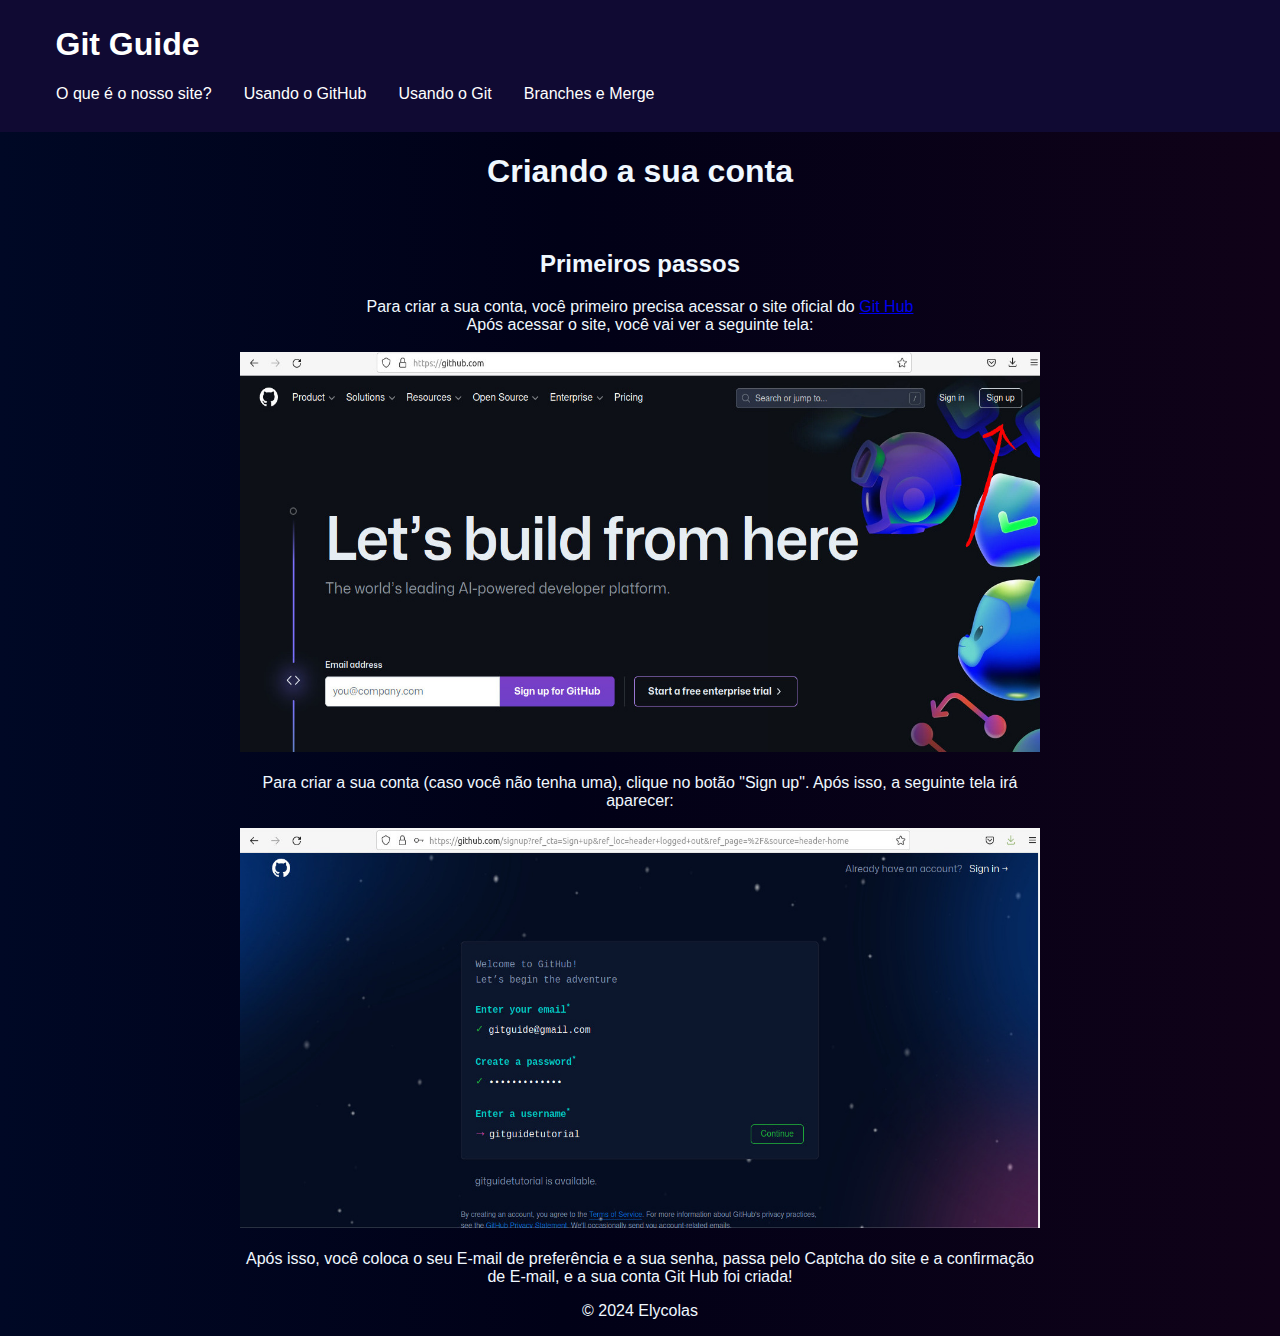
==== 2.html @ 7be3e2b7 "Add files via upload" ====
<!DOCTYPE html>
<html lang="pt-BR">

    <head>
        <meta name="viewpoint" content="width=device-width",initial-scale=1.0>
        <meta charset="utf-8">
        <title>Git Guide</title>
        <link rel="stylesheet" href="styles.css">
    </head>
        <header>
        <div id="guide"><h1>Git Guide</h1>
        </div>
            <nav class="navbar">
              <ul class="nav-links">
                <li><a href="1.html">O que é o nosso site?</a></li>
                <li class="dropdown">
                  <a href="" class="dropbtn">Usando o GitHub</a>
                  <div class="dropdown-content">
                    <a href="2.html">Criando a conta</a>
                    <a href="4.html">Básico</a>
                    <a href="5.html">Repositórios</a>
                  </div>
                  <li class="dropdown">
                    <a href="" class="dropbtn">Usando o Git</a>
                    <div class="dropdown-content">
                      <a href="3.html">Comandos Básicos</a>
                    </div>
                <li><a href="6.html">Branches e Merge</a></li>
              </ul>
              <div class="burger">
                <div class="line1"></div>
                <div class="line2"></div>
                <div class="line3"></div>
              </div>

            </nav>
        </header>
        <body>
            <h1>Criando a sua conta</h1><br>
            <h2>Primeiros passos</h2>
            <p>Para criar a sua conta, você primeiro precisa acessar o site oficial do <a href="https://github.com/"> Git Hub</p></a>
            <p>Após acessar o site, você vai ver a seguinte tela:</p><br>
            <a> <img src="1.png" alt="Tela inicial" height=400px width=800px ></a><br>
            <br><p>Para criar a sua conta (caso você não tenha uma), clique no botão "Sign up". Após isso, a seguinte tela irá aparecer:</p><br>
            <a> <img src="2.png" alt="Tela de gmail" height=400px width=800px ></a><br>
            <br><p>Após isso, você coloca o seu E-mail de preferência e a sua senha, passa pelo Captcha do site e a confirmação de E-mail, e a sua conta Git Hub foi criada!</p>
        </body>

        <footer>
            <p>© 2024 Elycolas</p>
        </footer>
        <script src="script.js"></script>
    </html>
---- styles.css ----
body {
    font-family: Arial, sans-serif;
    margin: 0;
    padding: 0;
    font-family: Arial, Helvetica, sans-serifs;
    background: rgb(0,8,37);
    background: linear-gradient(90deg, rgba(0,8,37,1) 0%, rgba(1,1,23,1) 44%, rgba(16,2,24,1) 100%);
    text-align: center;  
    color: aliceblue;  
  }

  #guide{
    margin-inline-start: -1025px;
  }

  p{
    margin: auto;
    width: 800px;
  }
  
  header {
    background: #100a33;
    color: #ffffff;
    height: 100px;
    line-height: 15px;
    padding: 1rem 0;
  }
  
  .navbar {
    max-width: 1200px;
    margin: 0 auto;
  }

  .nav-links {
    list-style: none;
    display: flex;
    margin: 0;
    padding: 0;
  }
  
  .nav-links a {
    color: #fff;
    text-decoration: none;
    padding: 0.75rem 1rem;
    display: block;
  }
  
  .dropdown-content {
    display: none;
    position: absolute;
    background-color: #120a3f;
    min-width: 160px;
  }
  
  .dropdown:hover .dropdown-content {
    display: block;
  }
  
  footer {
    text-align: center;
    padding: 1rem 0;
  }
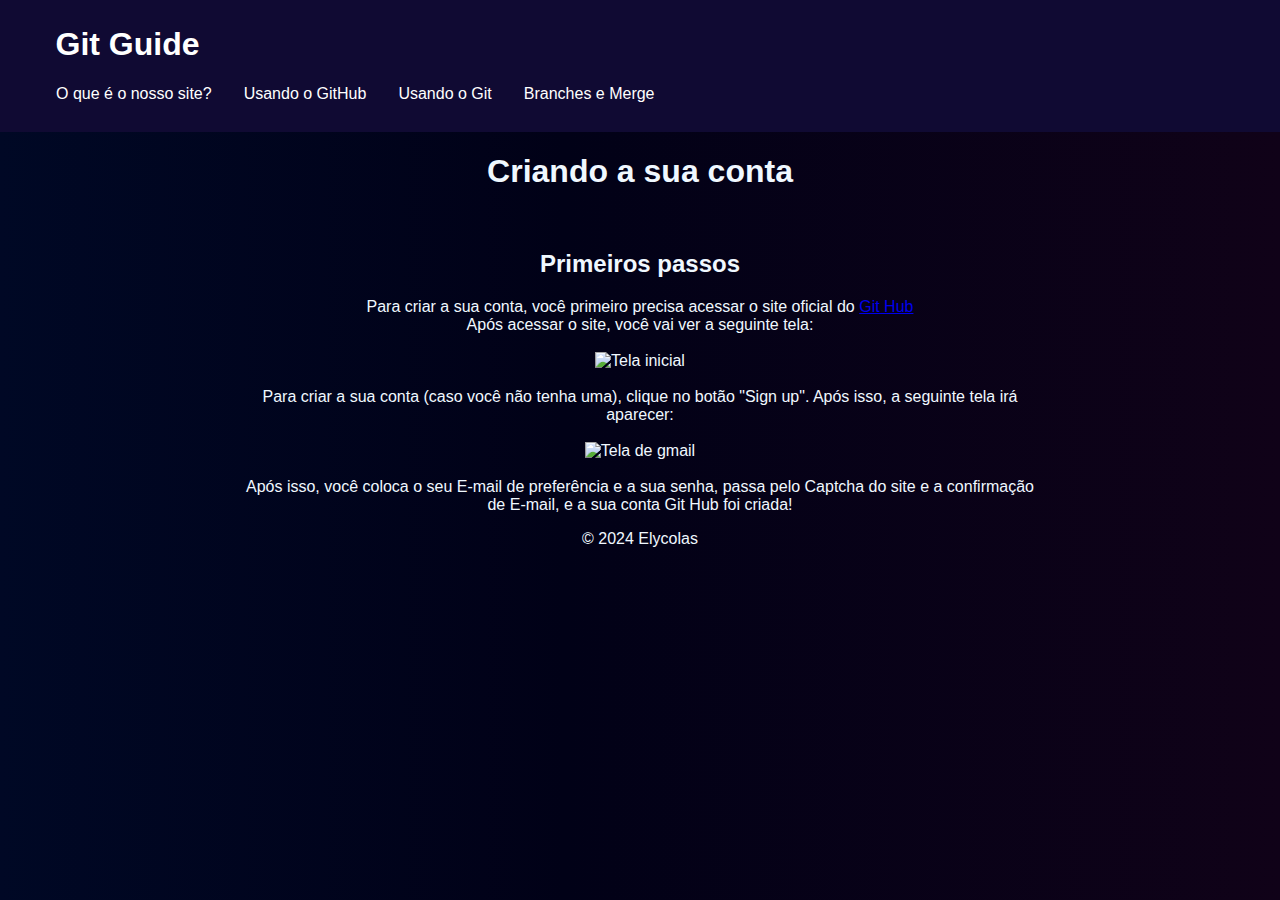
==== commit 4a9933f6: "Update 2.html" ====
--- a/2.html
+++ b/2.html
@@ -12,7 +12,7 @@
         </div>
             <nav class="navbar">
               <ul class="nav-links">
-                <li><a href="1.html">O que é o nosso site?</a></li>
+                <li><a href="index.html">O que é o nosso site?</a></li>
                 <li class="dropdown">
                   <a href="" class="dropbtn">Usando o GitHub</a>
                   <div class="dropdown-content">
@@ -50,4 +50,4 @@
             <p>© 2024 Elycolas</p>
         </footer>
         <script src="script.js"></script>
-    </html>+    </html>
